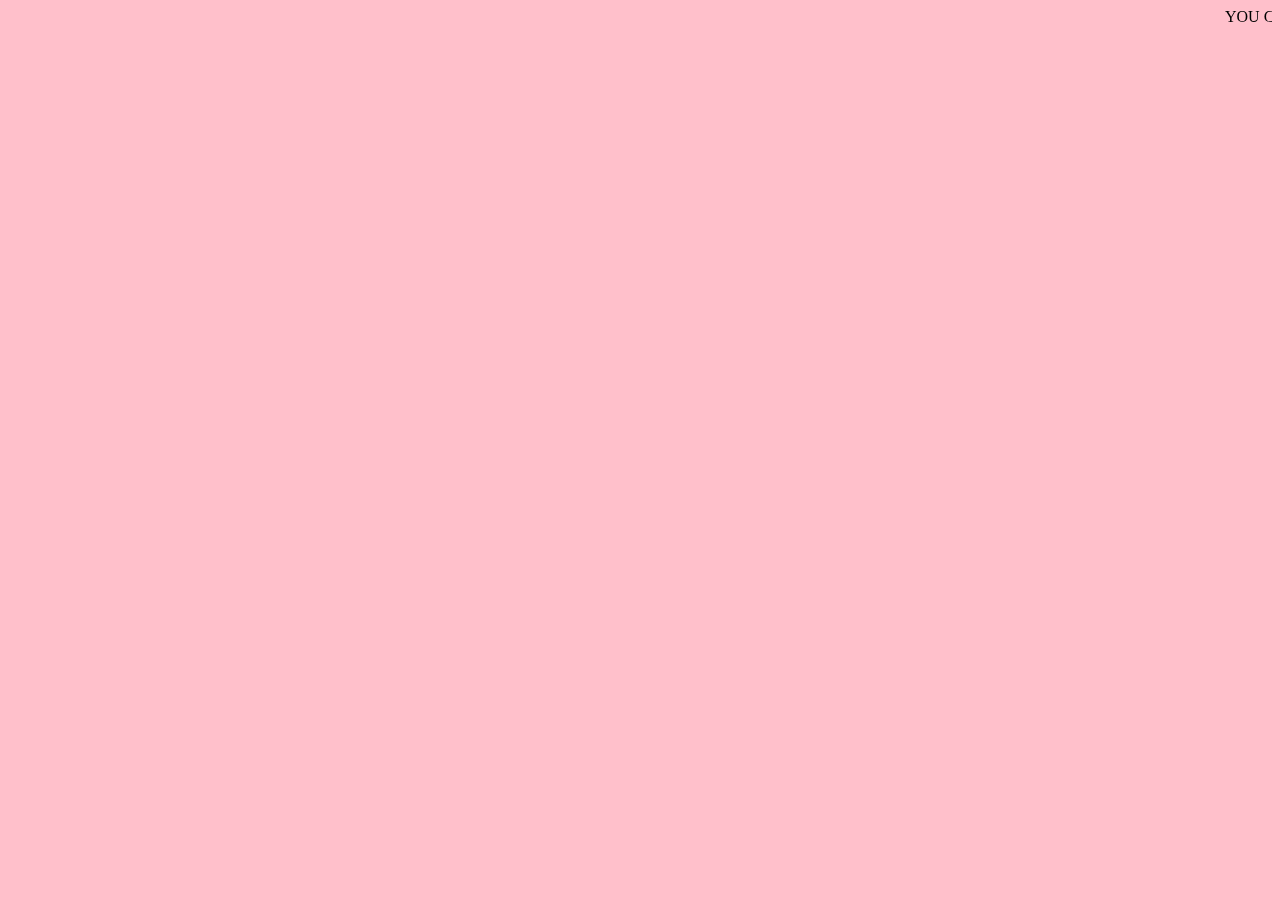
==== index.html @ df914710 "initial commit" ====
<!DOCTYPE html>
<html lang="en">
<head>
    <meta charset="UTF-8">
    <meta http-equiv="X-UA-Compatible" content="IE=edge">
    <meta name="viewport" content="width=device-width, initial-scale=1.0">
    <title>OOP Game</title>

    <link rel="stylesheet" href="./css/main.css">
</head>
<body>
    <div id="board">
        <marquee id="marquee">YOU CAN ONLY EAT THE COOKED CHICKEN!!!! BE AWARE OF SALMONELLA</marquee>
        <div id="cat"></div>
        <div id="human"></div>
        <div id="chicken"></div>
    </div>

    <script src="./js/main.js"></script>
</body>
</html>
---- css/main.css ----
body {
    background-color: pink;   
}
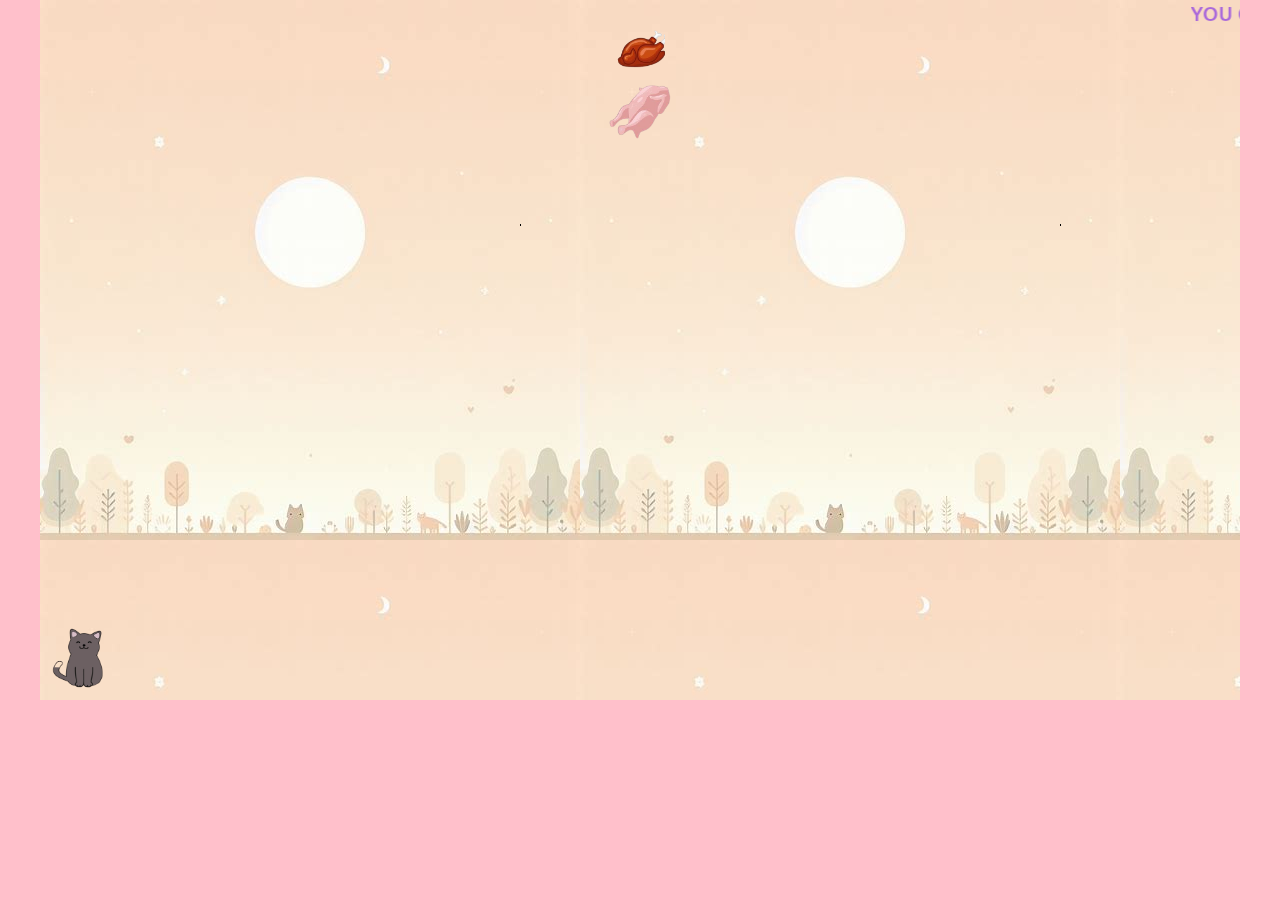
==== commit df8acf87: "add chickens, cat and eventlistener to move cat" ====
--- a/index.html
+++ b/index.html
@@ -7,13 +7,16 @@
     <title>OOP Game</title>
 
     <link rel="stylesheet" href="./css/main.css">
+
+    <link rel="preconnect" href="https://fonts.googleapis.com">
+<link rel="preconnect" href="https://fonts.gstatic.com" crossorigin>
+<link href="https://fonts.googleapis.com/css2?family=Lora:ital,wght@0,400..700;1,400..700&family=Ubuntu:ital,wght@0,300;0,400;0,500;0,700;1,300;1,400;1,500;1,700&display=swap" rel="stylesheet">
 </head>
 <body>
     <div id="board">
-        <marquee id="marquee">YOU CAN ONLY EAT THE COOKED CHICKEN!!!! BE AWARE OF SALMONELLA</marquee>
+        <marquee>YOU CAN ONLY EAT THE COOKED CHICKEN!!!! BE AWARE OF SALMONELLA</marquee>
         <div id="cat"></div>
         <div id="human"></div>
-        <div id="chicken"></div>
     </div>
 
     <script src="./js/main.js"></script>
--- a/css/main.css
+++ b/css/main.css
@@ -1,3 +1,63 @@
 body {
-    background-color: pink;   
+    background-color: pink;
+    margin: 0;
+    font-size: 20px;
+    color: rgba(158, 88, 222, 0.873);
+    font-family: "Ubuntu", sans-serif;
+    font-weight: 500;
+    font-style: normal;
+    display: flex;
+    flex-flow: column wrap;    
+    align-items: center;
 }
+
+#board {
+    width: 1200px;
+    height: 700px;
+    margin: auto;
+    position: relative;
+    background-image: url("/images/background.jpg");
+    display: flex;
+    flex-flow: column wrap;
+    align-items: center;
+}
+
+#cat {
+    position: absolute;
+    background-image: url("/images/cat.png");
+    background-size: cover;
+}
+
+#goodChicken {
+    position: absolute;
+    background-size: cover;
+
+}
+
+#badChicken {
+    position: absolute;
+    background-size: cover;
+}
+
+/* instructions and gameover page */
+
+.button{
+    display: inline-block;
+    outline: 0;
+    border: none;
+    cursor: pointer;
+    font-weight: 600;
+    border-radius: 10px;
+    font-size: 13px;
+    height: 30px;
+    background-color: #7646bd;
+    color: rgb(230, 111, 216);
+    padding: 7px 17px;
+}
+.gif-container{
+    width: 300px;
+    height: 250px;
+    background-image:url("/images/YOULOST.gif") ;
+    background-size: cover;
+    margin-top: 20px;
+}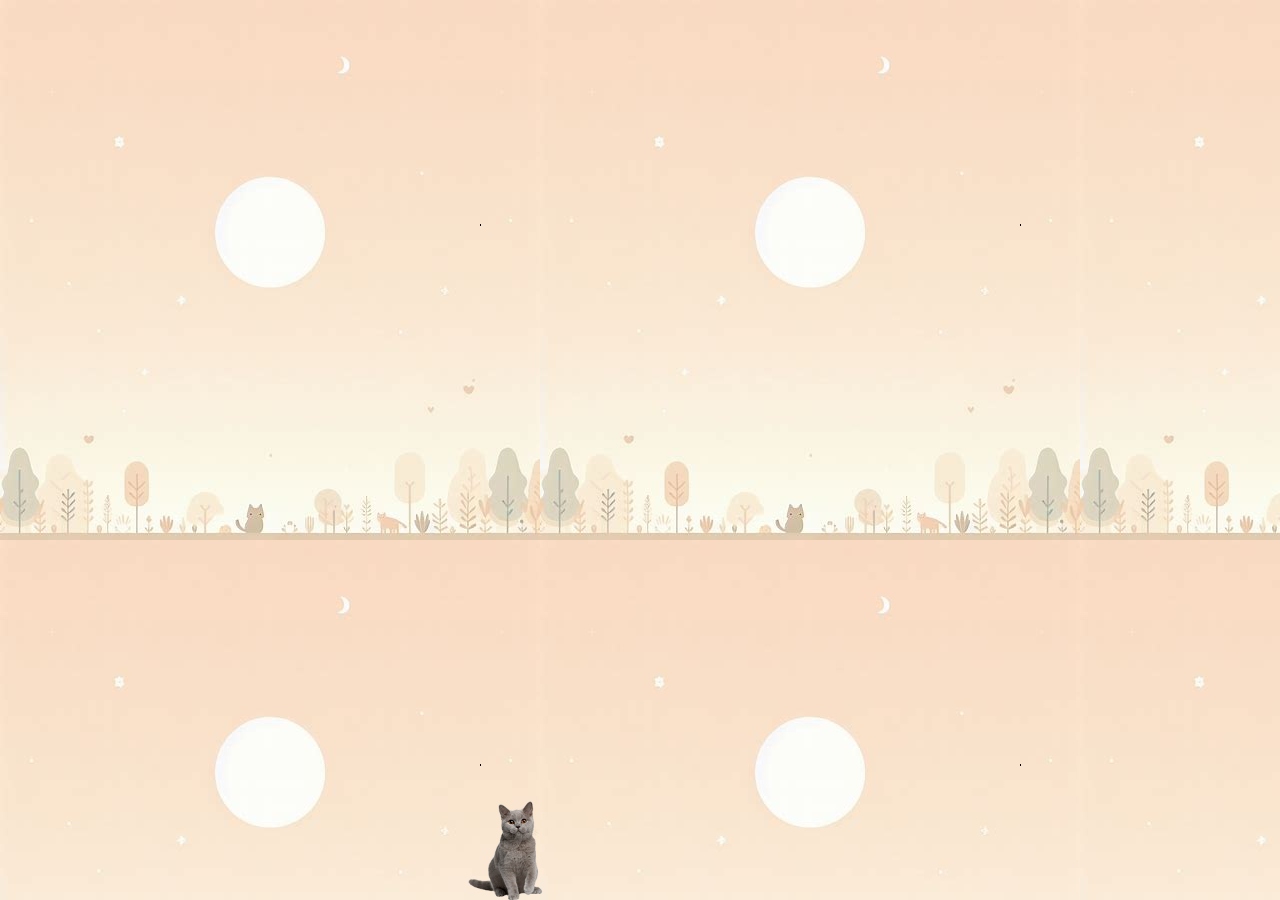
==== commit f9df2f8f: "add images for the cat and chickens, add logic for the chicken to disappear whenever caught, added a" ====
--- a/index.html
+++ b/index.html
@@ -2,23 +2,21 @@
 <html lang="en">
 <head>
     <meta charset="UTF-8">
-    <meta http-equiv="X-UA-Compatible" content="IE=edge">
     <meta name="viewport" content="width=device-width, initial-scale=1.0">
     <title>OOP Game</title>
 
     <link rel="stylesheet" href="./css/main.css">
 
-    <link rel="preconnect" href="https://fonts.googleapis.com">
-<link rel="preconnect" href="https://fonts.gstatic.com" crossorigin>
-<link href="https://fonts.googleapis.com/css2?family=Lora:ital,wght@0,400..700;1,400..700&family=Ubuntu:ital,wght@0,300;0,400;0,500;0,700;1,300;1,400;1,500;1,700&display=swap" rel="stylesheet">
 </head>
+
 <body>
+
     <div id="board">
-        <marquee>YOU CAN ONLY EAT THE COOKED CHICKEN!!!! BE AWARE OF SALMONELLA</marquee>
-        <div id="cat"></div>
-        <div id="human"></div>
+        <div id="player"></div>
+        <div id="score"></div>
     </div>
 
-    <script src="./js/main.js"></script>
+    <script src="/js/main.js"></script>
 </body>
+
 </html>--- a/css/main.css
+++ b/css/main.css
@@ -1,63 +1,42 @@
 body {
     background-color: pink;
     margin: 0;
-    font-size: 20px;
-    color: rgba(158, 88, 222, 0.873);
-    font-family: "Ubuntu", sans-serif;
-    font-weight: 500;
-    font-style: normal;
-    display: flex;
-    flex-flow: column wrap;    
-    align-items: center;
+    padding: 0;
 }
 
 #board {
-    width: 1200px;
-    height: 700px;
-    margin: auto;
+    width: 100vw;
+    height: 100vh;
+    background-color: rgb(128, 209, 209);
+    background-image: url('/images/background.jpg');
     position: relative;
-    background-image: url("/images/background.jpg");
-    display: flex;
-    flex-flow: column wrap;
-    align-items: center;
+    overflow: hidden;
 }
 
-#cat {
+#player {
+    background-image: url('/images/cat.png');
+    background-size: cover;
     position: absolute;
-    background-image: url("/images/cat.png");
+}
+
+.goodChicken {
+    position: absolute;
+    background-image: url('/images/goodChicken.png');
     background-size: cover;
 }
 
-#goodChicken {
-    position: absolute;
-    background-size: cover;
 
+.badChicken {
+    position: absolute; 
+    background-image: url('/images/badChicken.png');  
+    background-position: cover;
 }
+.score {
+    position: fixed;
+    top: 20px;
+    right: 20px;
+    font-size: 40px;
+  }
 
-#badChicken {
-    position: absolute;
-    background-size: cover;
-}
 
-/* instructions and gameover page */
-
-.button{
-    display: inline-block;
-    outline: 0;
-    border: none;
-    cursor: pointer;
-    font-weight: 600;
-    border-radius: 10px;
-    font-size: 13px;
-    height: 30px;
-    background-color: #7646bd;
-    color: rgb(230, 111, 216);
-    padding: 7px 17px;
-}
-.gif-container{
-    width: 300px;
-    height: 250px;
-    background-image:url("/images/YOULOST.gif") ;
-    background-size: cover;
-    margin-top: 20px;
-}+  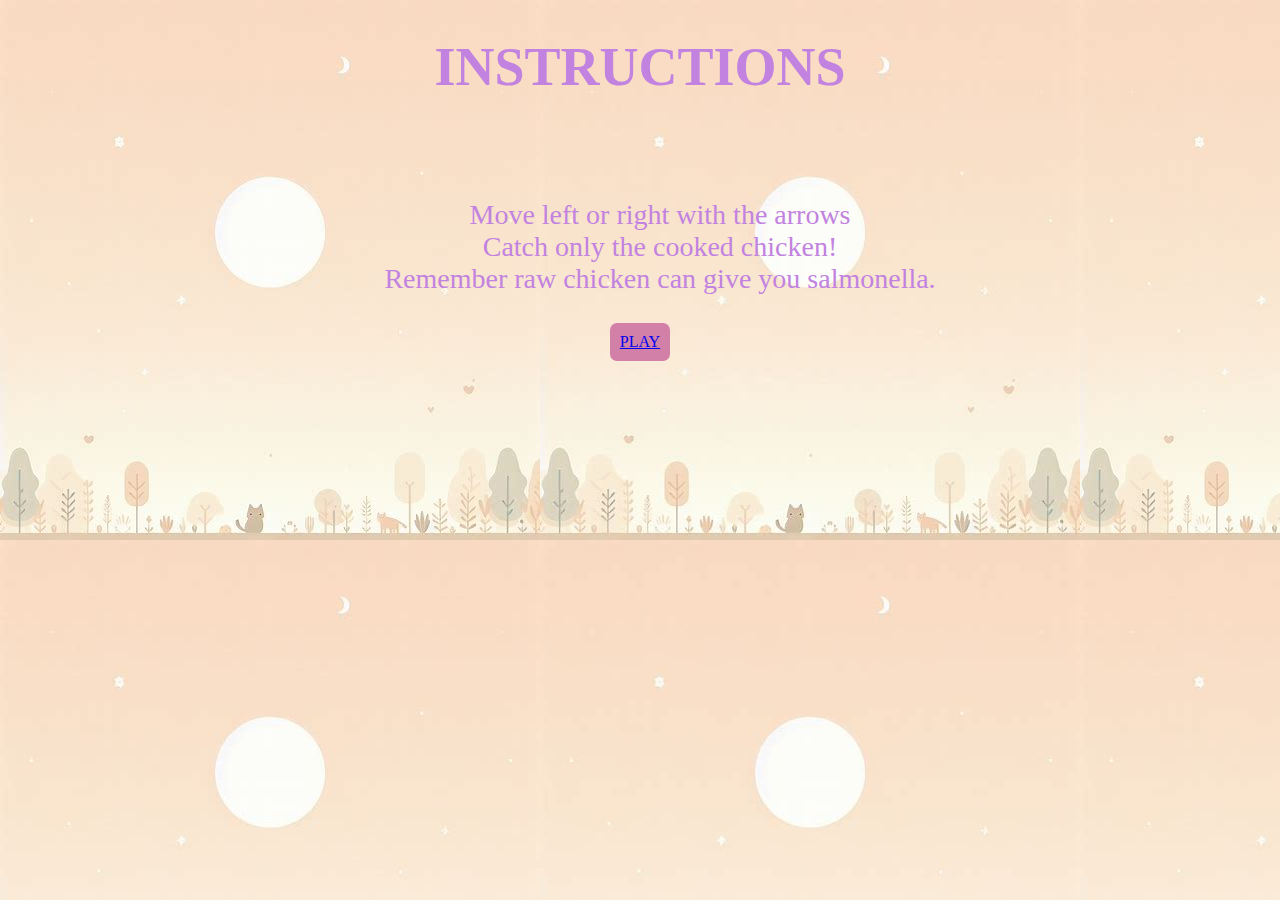
==== commit c1d19e7c: "edit css and added jump functionality" ====
--- a/index.html
+++ b/index.html
@@ -2,21 +2,29 @@
 <html lang="en">
 <head>
     <meta charset="UTF-8">
+    <meta http-equiv="X-UA-Compatible" content="IE=edge">
     <meta name="viewport" content="width=device-width, initial-scale=1.0">
-    <title>OOP Game</title>
+    <title>Instructions</title>
 
     <link rel="stylesheet" href="./css/main.css">
 
 </head>
-
 <body>
-
     <div id="board">
-        <div id="player"></div>
-        <div id="score"></div>
+    <div id="Instructions">
+    <h1>INSTRUCTIONS</h1> 
+    <br>
+    <br>
+    <ul>
+        <li>Move left or right with the arrows</li>
+        <li>Catch only the cooked chicken!</li>
+        <li>Remember raw chicken can give you salmonella.</li>    
+    </ul>       
+    </div>
+      <a href="./game.html" class="btnP">PLAY</a>          
     </div>
 
-    <script src="/js/main.js"></script>
+    
+
 </body>
-
 </html>--- a/css/main.css
+++ b/css/main.css
@@ -1,42 +1,119 @@
+/* game page */
+
 body {
     background-color: pink;
     margin: 0;
     padding: 0;
+    text-align: center;
 }
 
 #board {
     width: 100vw;
     height: 100vh;
     background-color: rgb(128, 209, 209);
-    background-image: url('/images/background.jpg');
+    background-image: url('../images/background.jpg');
     position: relative;
     overflow: hidden;
 }
 
 #player {
-    background-image: url('/images/cat.png');
+    background-image: url('../images/cat.png');
     background-size: cover;
     position: absolute;
 }
 
 .goodChicken {
     position: absolute;
-    background-image: url('/images/goodChicken.png');
+    background-image: url('../images/goodChicken.png');
     background-size: cover;
 }
 
 
 .badChicken {
     position: absolute; 
-    background-image: url('/images/badChicken.png');  
+    background-image: url('../images/badChicken.png');  
     background-position: cover;
 }
+
 .score {
-    position: fixed;
+    position:relative;
     top: 20px;
     right: 20px;
     font-size: 40px;
-  }
+}
+
+/* html page */
+
+.instuctions{
+    color: #C282E0;
+    text-align: center;
+    font-family: Inter;
+    font-size: 6px;
+    font-style: normal;
+    font-weight: 700;
+    line-height: normal;    
+}
+
+ul{
+    color: #C282E0;
+    font-family: Inter;
+    font-size: 28px;
+    font-style: normal;
+    font-weight: 400;
+    line-height: normal;
+    list-style: none;   
+}
+
+.btnP{
+    display: inline-flex;
+    padding: 10px;
+    justify-content: center;
+    align-items: center;
+    gap: 10px;
+    border-radius: 7px;
+    background: #D380A8;
+}
+
+/* gameover page */
 
 
-  +h1{
+    width: 613px;
+    position: relative;
+    font-size: 54px;
+    text-align: center;
+    display: inline-block;
+    height: 81px;
+    color: #c282e0;
+}
+
+h2{
+    width: 467px;
+    position: relative;
+    font-size: 25px;
+    font-family: Inter;
+    color: #c282e0;
+    text-align: center;
+    display: inline-block;
+    height: 36px;
+    
+}
+
+#gif-container{
+    width: 100%;
+    position: relative;
+    max-width: 100%;
+    overflow: hidden;
+    height: 250px;
+    object-fit: cover;
+}
+
+.btnTA{
+    display: inline-flex;
+    padding: 10px;
+    justify-content: center;
+    align-items: center;
+    gap: 10px;
+    border-radius: 7px;
+    background: #D380A8;  
+}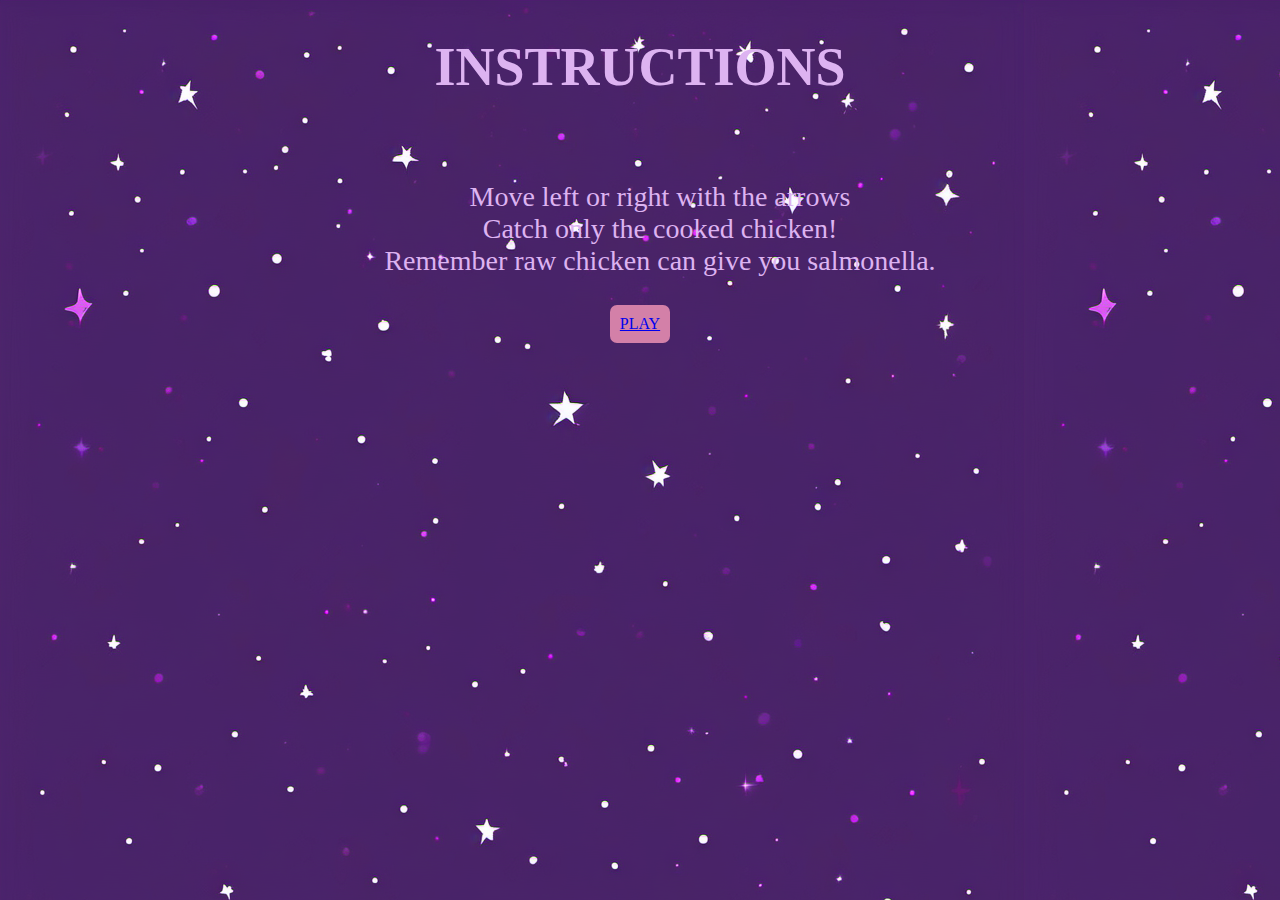
==== commit 95c51a6e: "fix minor changes in pictures and background" ====
--- a/index.html
+++ b/index.html
@@ -13,8 +13,7 @@
     <div id="board">
     <div id="Instructions">
     <h1>INSTRUCTIONS</h1> 
-    <br>
-    <br>
+
     <ul>
         <li>Move left or right with the arrows</li>
         <li>Catch only the cooked chicken!</li>
--- a/css/main.css
+++ b/css/main.css
@@ -11,7 +11,7 @@
     width: 100vw;
     height: 100vh;
     background-color: rgb(128, 209, 209);
-    background-image: url('../images/background.jpg');
+    background-image: url('../images/backgroundd.png');
     position: relative;
     overflow: hidden;
 }
@@ -35,17 +35,29 @@
     background-position: cover;
 }
 
-.score {
+#score {
     position:relative;
     top: 20px;
     right: 20px;
-    font-size: 40px;
+    font-size: 25px;
+    font-family: Inter;
+    color: #DDB3F1;
+}
+
+#score-container {
+    width: 100%;
+    position: relative;
+    border-radius: 10px;
+    background-color: rgba(194, 130, 224, 0.5);
+    border: 1px solid #d380a8;
+    box-sizing: border-box;
+    height: 63px;  
 }
 
 /* html page */
 
 .instuctions{
-    color: #C282E0;
+    color: #DDB3F1;
     text-align: center;
     font-family: Inter;
     font-size: 6px;
@@ -55,7 +67,7 @@
 }
 
 ul{
-    color: #C282E0;
+    color: #DDB3F1;
     font-family: Inter;
     font-size: 28px;
     font-style: normal;
@@ -84,7 +96,8 @@
     text-align: center;
     display: inline-block;
     height: 81px;
-    color: #c282e0;
+    color: #DDB3F1;
+    font-family: Inter;
 }
 
 h2{
